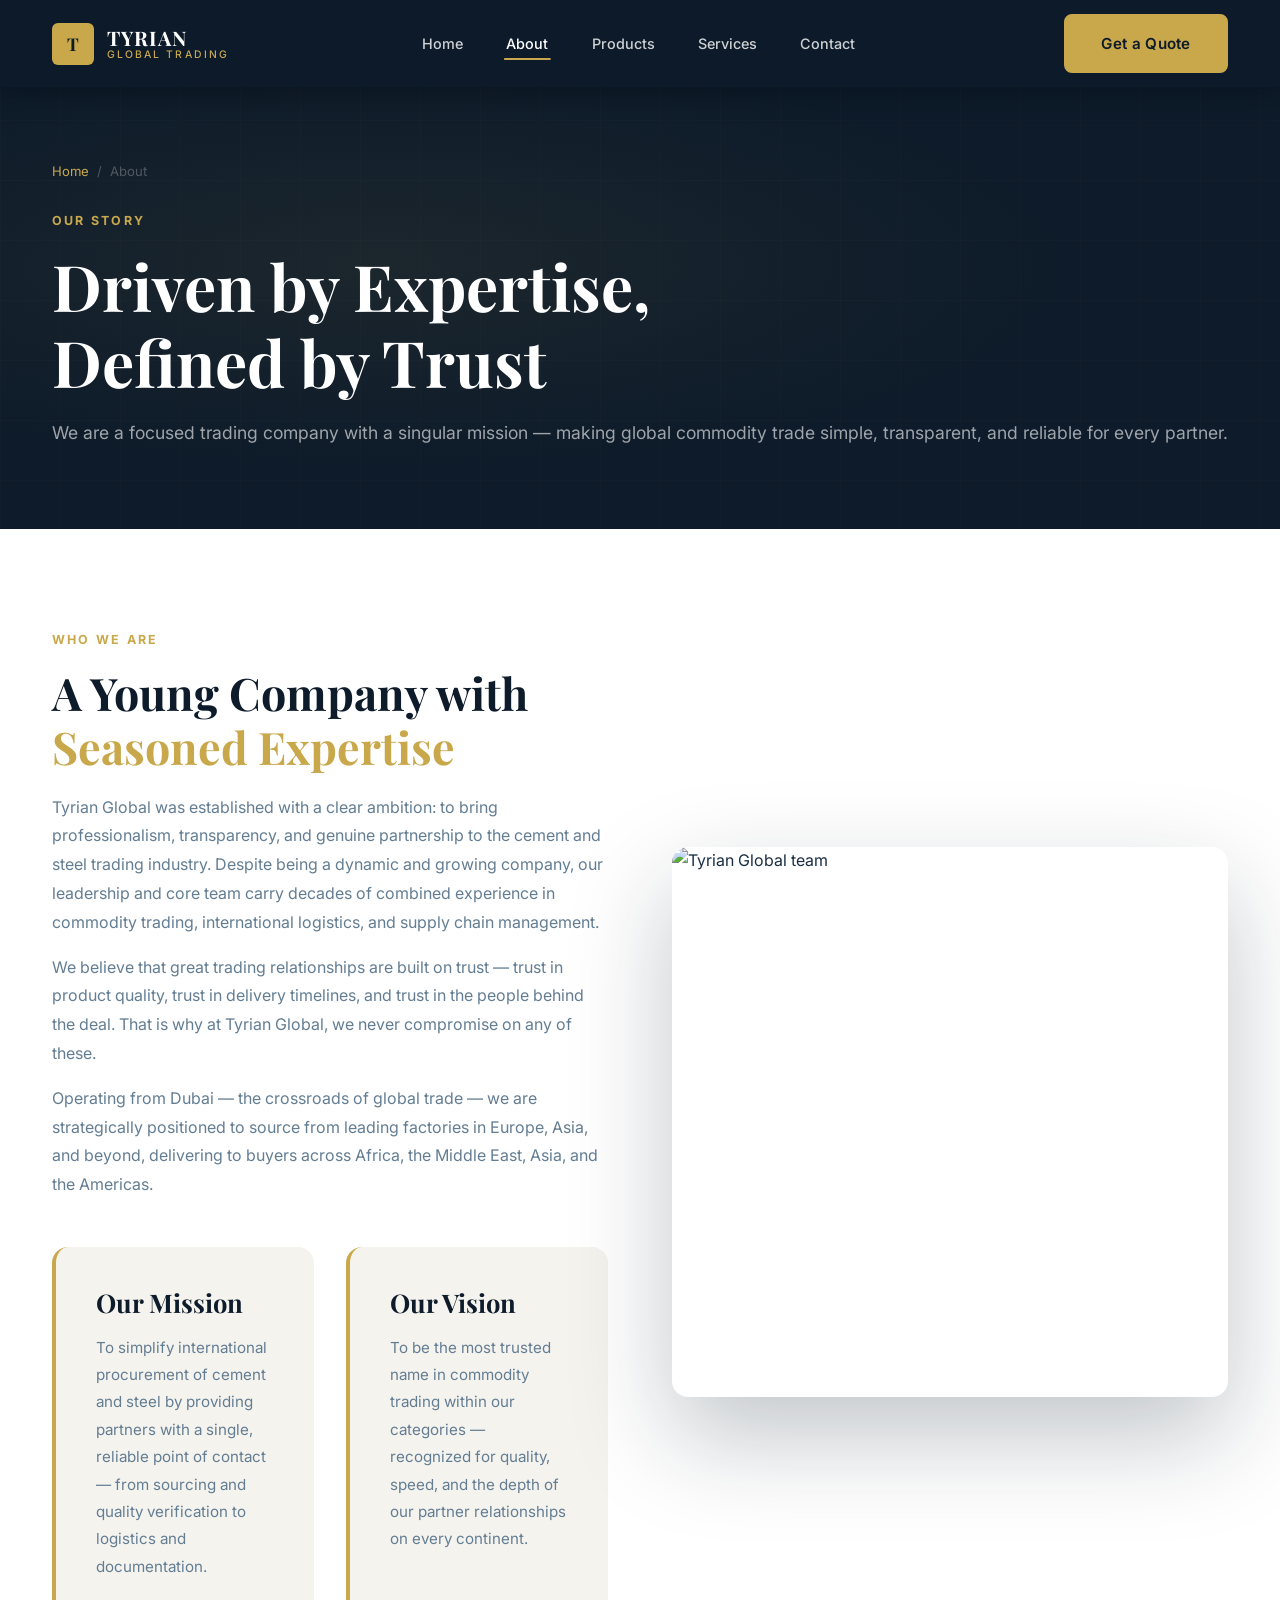
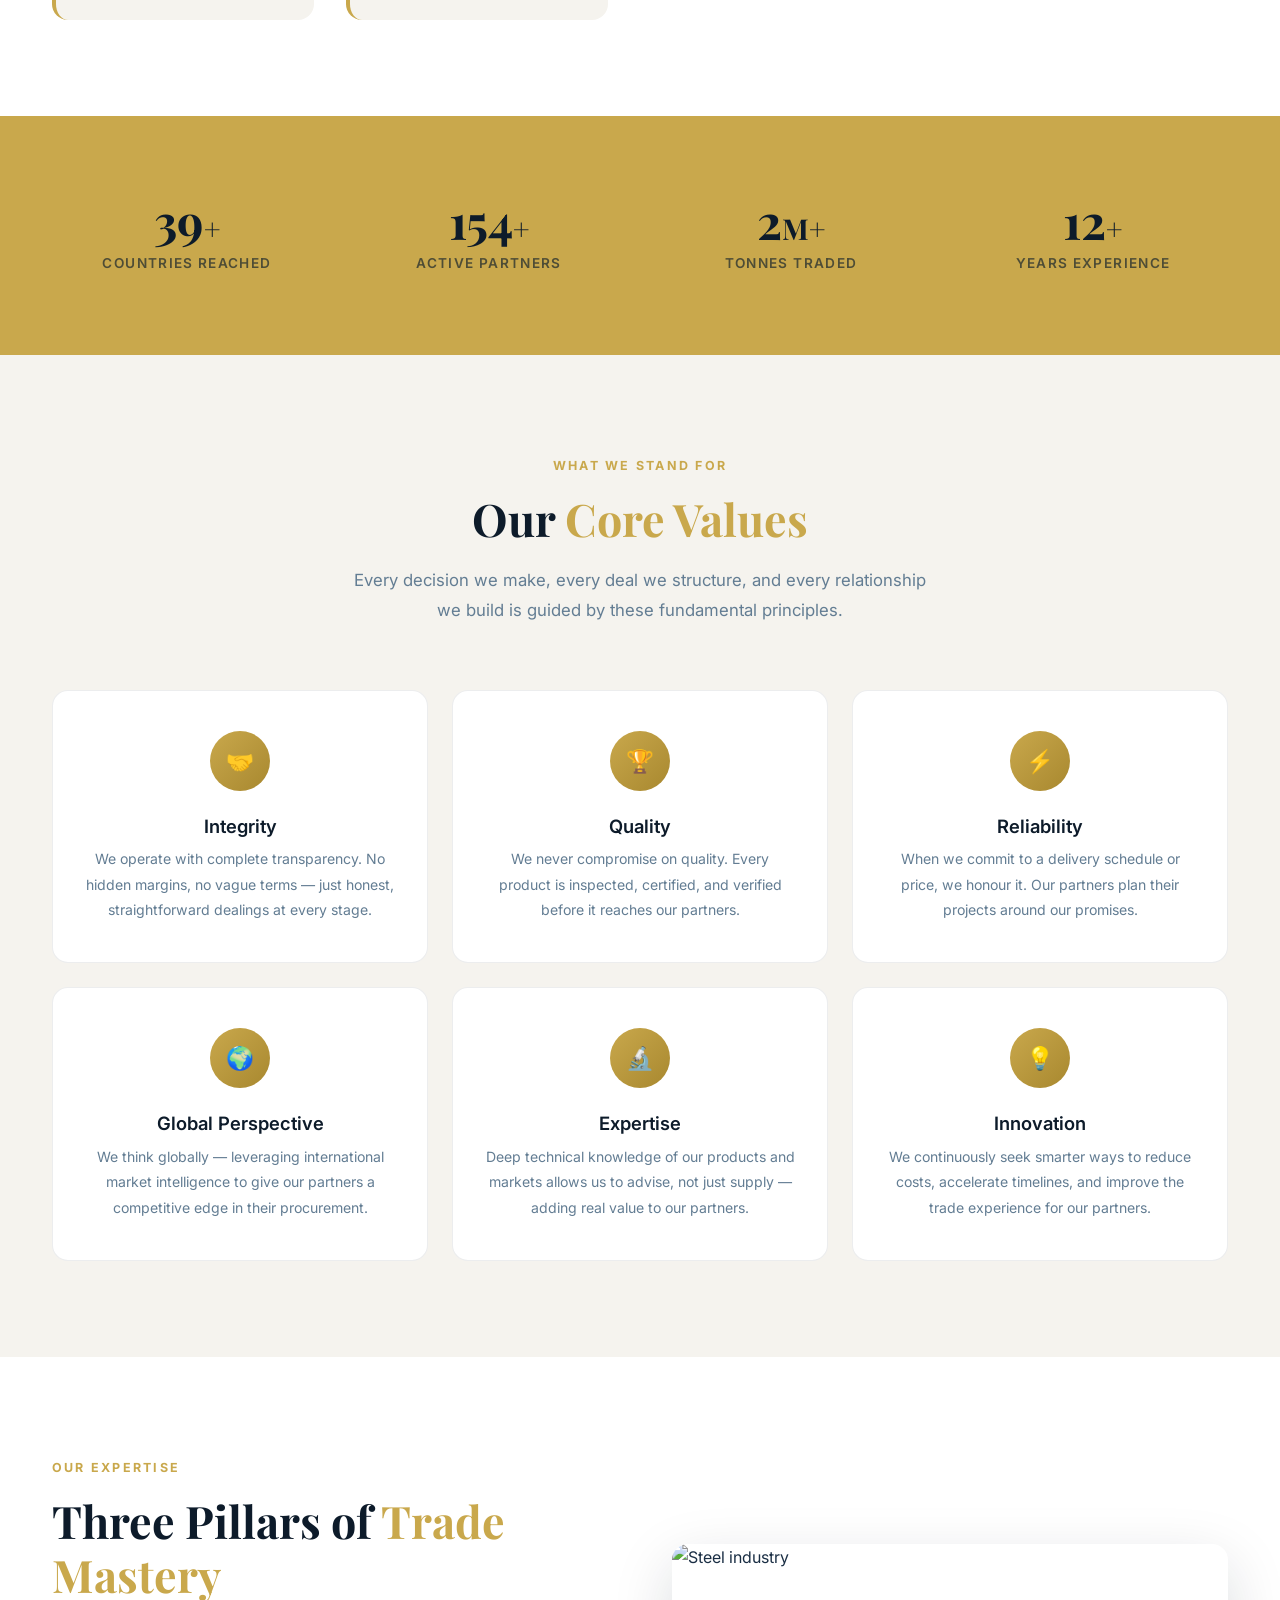
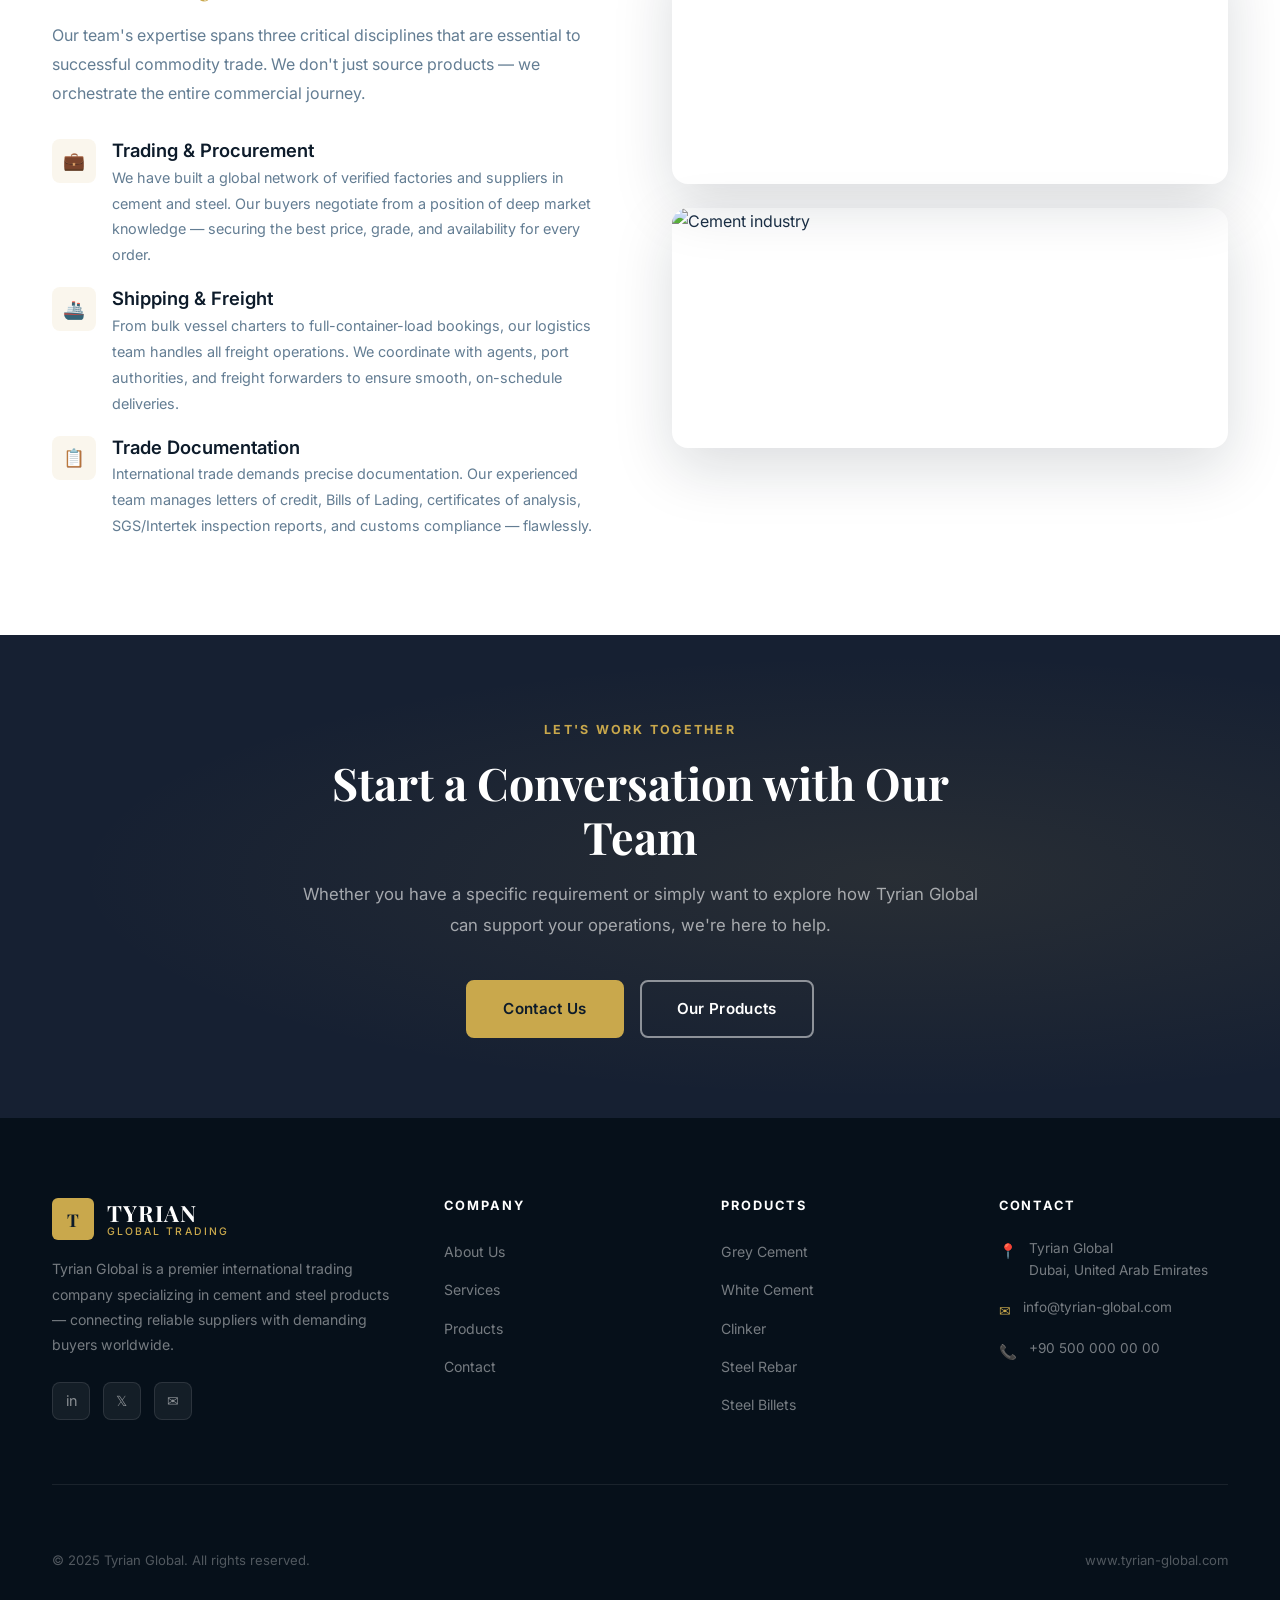
==== tyrian-website/about.html @ e393d83f "Add Tyrian Global corporate website (tyrian-global.com) Complete static website for Tyrian Global — " ====
<!DOCTYPE html>
<html lang="en">
<head>
  <meta charset="UTF-8" />
  <meta name="viewport" content="width=device-width, initial-scale=1.0" />
  <title>About Us | Tyrian Global</title>
  <meta name="description" content="Learn about Tyrian Global — our story, mission, values, and the team behind one of the most trusted names in cement and steel trading." />
  <link rel="preconnect" href="https://fonts.googleapis.com" />
  <link rel="preconnect" href="https://fonts.gstatic.com" crossorigin />
  <link href="https://fonts.googleapis.com/css2?family=Playfair+Display:wght@700;800&family=Inter:wght@400;500;600;700&display=swap" rel="stylesheet" />
  <link rel="stylesheet" href="css/style.css" />
  <link rel="icon" href="data:image/svg+xml,<svg xmlns='http://www.w3.org/2000/svg' viewBox='0 0 100 100'><rect width='100' height='100' rx='14' fill='%23c9a84c'/><text y='72' font-size='64' font-family='serif' font-weight='700' fill='%230d1b2a' text-anchor='middle' x='50'>T</text></svg>" />
</head>
<body>

  <!-- ===== NAVBAR ===== -->
  <nav class="navbar scrolled" id="navbar">
    <div class="container">
      <div class="nav-inner">
        <a href="index.html" class="nav-logo">
          <div class="logo-icon">T</div>
          <div class="logo-text">
            <span class="logo-name">TYRIAN</span>
            <span class="logo-sub">Global Trading</span>
          </div>
        </a>
        <ul class="nav-menu" id="navMenu">
          <li><a href="index.html">Home</a></li>
          <li><a href="about.html" class="active">About</a></li>
          <li><a href="products.html">Products</a></li>
          <li><a href="services.html">Services</a></li>
          <li><a href="contact.html">Contact</a></li>
        </ul>
        <a href="contact.html" class="btn btn-primary nav-cta">Get a Quote</a>
        <button class="nav-toggle" id="navToggle" aria-label="Menu">
          <span></span><span></span><span></span>
        </button>
      </div>
    </div>
  </nav>

  <!-- ===== PAGE HERO ===== -->
  <div class="page-hero">
    <div class="container">
      <div class="page-hero-content">
        <div class="breadcrumb">
          <a href="index.html">Home</a>
          <span>/</span>
          <span>About</span>
        </div>
        <span class="section-label">Our Story</span>
        <h1>Driven by Expertise,<br />Defined by Trust</h1>
        <p>We are a focused trading company with a singular mission — making global commodity trade simple, transparent, and reliable for every partner.</p>
      </div>
    </div>
  </div>

  <!-- ===== COMPANY OVERVIEW ===== -->
  <section style="background: var(--white);">
    <div class="container">
      <div class="grid-2">
        <div class="fade-in">
          <span class="section-label">Who We Are</span>
          <h2 class="section-title">A Young Company with <span>Seasoned Expertise</span></h2>
          <p>Tyrian Global was established with a clear ambition: to bring professionalism, transparency, and genuine partnership to the cement and steel trading industry. Despite being a dynamic and growing company, our leadership and core team carry decades of combined experience in commodity trading, international logistics, and supply chain management.</p>
          <p style="margin-top:1rem;">We believe that great trading relationships are built on trust — trust in product quality, trust in delivery timelines, and trust in the people behind the deal. That is why at Tyrian Global, we never compromise on any of these.</p>
          <p style="margin-top:1rem;">Operating from Dubai — the crossroads of global trade — we are strategically positioned to source from leading factories in Europe, Asia, and beyond, delivering to buyers across Africa, the Middle East, Asia, and the Americas.</p>
          <div class="mission-vision">
            <div class="mv-card">
              <h3>Our Mission</h3>
              <p>To simplify international procurement of cement and steel by providing partners with a single, reliable point of contact — from sourcing and quality verification to logistics and documentation.</p>
            </div>
            <div class="mv-card">
              <h3>Our Vision</h3>
              <p>To be the most trusted name in commodity trading within our categories — recognized for quality, speed, and the depth of our partner relationships on every continent.</p>
            </div>
          </div>
        </div>
        <div class="fade-in fade-in-delay-1">
          <div class="about-img-main" style="border-radius:16px; overflow:hidden; box-shadow: var(--shadow-lg);">
            <img src="https://images.unsplash.com/photo-1521791136064-7986c2920216?w=800&q=80" alt="Tyrian Global team" loading="lazy" style="width:100%;height:550px;object-fit:cover;" />
          </div>
        </div>
      </div>
    </div>
  </section>

  <!-- ===== STATS ===== -->
  <div class="stats-section">
    <div class="container">
      <div class="stats-grid">
        <div class="stat-item">
          <div class="stat-num"><span class="counter" data-target="50">0</span><span class="stat-suffix">+</span></div>
          <div class="stat-label">Countries Reached</div>
        </div>
        <div class="stat-item">
          <div class="stat-num"><span class="counter" data-target="200">0</span><span class="stat-suffix">+</span></div>
          <div class="stat-label">Active Partners</div>
        </div>
        <div class="stat-item">
          <div class="stat-num"><span class="counter" data-target="2">0</span><span class="stat-suffix">M+</span></div>
          <div class="stat-label">Tonnes Traded</div>
        </div>
        <div class="stat-item">
          <div class="stat-num"><span class="counter" data-target="15">0</span><span class="stat-suffix">+</span></div>
          <div class="stat-label">Years Experience</div>
        </div>
      </div>
    </div>
  </div>

  <!-- ===== CORE VALUES ===== -->
  <section style="background: var(--light);">
    <div class="container">
      <div class="products-header fade-in">
        <span class="section-label">What We Stand For</span>
        <h2 class="section-title">Our <span>Core Values</span></h2>
        <p class="section-desc">Every decision we make, every deal we structure, and every relationship we build is guided by these fundamental principles.</p>
      </div>
      <div class="values-grid">
        <div class="value-card fade-in">
          <div class="value-icon">🤝</div>
          <h4>Integrity</h4>
          <p>We operate with complete transparency. No hidden margins, no vague terms — just honest, straightforward dealings at every stage.</p>
        </div>
        <div class="value-card fade-in fade-in-delay-1">
          <div class="value-icon">🏆</div>
          <h4>Quality</h4>
          <p>We never compromise on quality. Every product is inspected, certified, and verified before it reaches our partners.</p>
        </div>
        <div class="value-card fade-in fade-in-delay-2">
          <div class="value-icon">⚡</div>
          <h4>Reliability</h4>
          <p>When we commit to a delivery schedule or price, we honour it. Our partners plan their projects around our promises.</p>
        </div>
        <div class="value-card fade-in">
          <div class="value-icon">🌍</div>
          <h4>Global Perspective</h4>
          <p>We think globally — leveraging international market intelligence to give our partners a competitive edge in their procurement.</p>
        </div>
        <div class="value-card fade-in fade-in-delay-1">
          <div class="value-icon">🔬</div>
          <h4>Expertise</h4>
          <p>Deep technical knowledge of our products and markets allows us to advise, not just supply — adding real value to our partners.</p>
        </div>
        <div class="value-card fade-in fade-in-delay-2">
          <div class="value-icon">💡</div>
          <h4>Innovation</h4>
          <p>We continuously seek smarter ways to reduce costs, accelerate timelines, and improve the trade experience for our partners.</p>
        </div>
      </div>
    </div>
  </section>

  <!-- ===== EXPERTISE AREAS ===== -->
  <section style="background: var(--white);">
    <div class="container">
      <div class="grid-2">
        <div class="fade-in">
          <span class="section-label">Our Expertise</span>
          <h2 class="section-title">Three Pillars of <span>Trade Mastery</span></h2>
          <p>Our team's expertise spans three critical disciplines that are essential to successful commodity trade. We don't just source products — we orchestrate the entire commercial journey.</p>
          <div class="about-features" style="margin-top:2rem;">
            <div class="about-feature">
              <div class="about-feature-icon">💼</div>
              <div>
                <h4>Trading &amp; Procurement</h4>
                <p>We have built a global network of verified factories and suppliers in cement and steel. Our buyers negotiate from a position of deep market knowledge — securing the best price, grade, and availability for every order.</p>
              </div>
            </div>
            <div class="about-feature">
              <div class="about-feature-icon">🚢</div>
              <div>
                <h4>Shipping &amp; Freight</h4>
                <p>From bulk vessel charters to full-container-load bookings, our logistics team handles all freight operations. We coordinate with agents, port authorities, and freight forwarders to ensure smooth, on-schedule deliveries.</p>
              </div>
            </div>
            <div class="about-feature">
              <div class="about-feature-icon">📋</div>
              <div>
                <h4>Trade Documentation</h4>
                <p>International trade demands precise documentation. Our experienced team manages letters of credit, Bills of Lading, certificates of analysis, SGS/Intertek inspection reports, and customs compliance — flawlessly.</p>
              </div>
            </div>
          </div>
        </div>
        <div class="fade-in fade-in-delay-1" style="display:flex;flex-direction:column;gap:1.5rem;justify-content:center;">
          <div style="border-radius:16px;overflow:hidden;box-shadow:var(--shadow);">
            <img src="https://images.unsplash.com/photo-1578575437130-527eed3abbec?w=700&q=80" alt="Steel industry" loading="lazy" style="width:100%;height:240px;object-fit:cover;" />
          </div>
          <div style="border-radius:16px;overflow:hidden;box-shadow:var(--shadow);">
            <img src="https://images.unsplash.com/photo-1590856029826-c7a73142bbf1?w=700&q=80" alt="Cement industry" loading="lazy" style="width:100%;height:240px;object-fit:cover;" />
          </div>
        </div>
      </div>
    </div>
  </section>

  <!-- ===== CTA ===== -->
  <section class="cta-section">
    <div class="container">
      <div class="cta-inner fade-in">
        <span class="section-label">Let's Work Together</span>
        <h2>Start a Conversation with Our Team</h2>
        <p>Whether you have a specific requirement or simply want to explore how Tyrian Global can support your operations, we're here to help.</p>
        <div class="cta-actions">
          <a href="contact.html" class="btn btn-primary">Contact Us</a>
          <a href="products.html" class="btn btn-outline">Our Products</a>
        </div>
      </div>
    </div>
  </section>

  <!-- ===== FOOTER ===== -->
  <footer>
    <div class="container">
      <div class="footer-top">
        <div class="footer-brand">
          <div class="nav-logo">
            <div class="logo-icon">T</div>
            <div class="logo-text">
              <span class="logo-name">TYRIAN</span>
              <span class="logo-sub">Global Trading</span>
            </div>
          </div>
          <p>Tyrian Global is a premier international trading company specializing in cement and steel products — connecting reliable suppliers with demanding buyers worldwide.</p>
          <div class="footer-socials">
            <a href="#" class="social-link" aria-label="LinkedIn">in</a>
            <a href="#" class="social-link" aria-label="Twitter">𝕏</a>
            <a href="#" class="social-link" aria-label="Email">✉</a>
          </div>
        </div>
        <div class="footer-col">
          <h5>Company</h5>
          <ul>
            <li><a href="about.html">About Us</a></li>
            <li><a href="services.html">Services</a></li>
            <li><a href="products.html">Products</a></li>
            <li><a href="contact.html">Contact</a></li>
          </ul>
        </div>
        <div class="footer-col">
          <h5>Products</h5>
          <ul>
            <li><a href="products.html#cement">Grey Cement</a></li>
            <li><a href="products.html#cement">White Cement</a></li>
            <li><a href="products.html#cement">Clinker</a></li>
            <li><a href="products.html#steel">Steel Rebar</a></li>
            <li><a href="products.html#steel">Steel Billets</a></li>
          </ul>
        </div>
        <div class="footer-col">
          <h5>Contact</h5>
          <div class="footer-contact-item">
            <span class="icon">📍</span>
            <span>Tyrian Global<br/>Dubai, United Arab Emirates</span>
          </div>
          <div class="footer-contact-item">
            <span class="icon">✉</span>
            <span><a href="mailto:info@tyrian-global.com">info@tyrian-global.com</a></span>
          </div>
          <div class="footer-contact-item">
            <span class="icon">📞</span>
            <span><a href="tel:+905000000000">+90 500 000 00 00</a></span>
          </div>
        </div>
      </div>
      <div class="footer-bottom">
        <span>© 2025 Tyrian Global. All rights reserved.</span>
        <span>www.tyrian-global.com</span>
      </div>
    </div>
  </footer>

  <script src="js/main.js"></script>
</body>
</html>
---- tyrian-website/css/style.css ----
/* ============================================
   TYRIAN GLOBAL - Main Stylesheet
   www.tyrian-global.com
   ============================================ */

/* ---------- CSS Variables ---------- */
:root {
  --primary:     #0d1b2a;
  --primary-mid: #162032;
  --secondary:   #1a2e44;
  --accent:      #c9a84c;
  --accent-light:#e0c46e;
  --accent-dark: #a8882f;
  --white:       #ffffff;
  --light:       #f5f3ee;
  --gray:        #9aabb8;
  --dark-gray:   #3d5166;
  --text:        #1a2e44;
  --text-light:  #637d93;
  --border:      rgba(201,168,76,0.2);
  --shadow:      0 20px 60px rgba(13,27,42,0.15);
  --shadow-lg:   0 40px 100px rgba(13,27,42,0.25);
  --transition:  0.35s cubic-bezier(0.4,0,0.2,1);
  --radius:      8px;
  --radius-lg:   16px;
}

/* ---------- Reset & Base ---------- */
*, *::before, *::after { box-sizing: border-box; margin: 0; padding: 0; }

html { scroll-behavior: smooth; font-size: 16px; }

body {
  font-family: 'Inter', sans-serif;
  color: var(--text);
  background: var(--white);
  line-height: 1.7;
  overflow-x: hidden;
}

img { max-width: 100%; display: block; }
a  { text-decoration: none; color: inherit; }
ul { list-style: none; }

/* ---------- Typography ---------- */
h1,h2,h3,h4,h5 { font-family: 'Playfair Display', serif; font-weight: 700; line-height: 1.2; }
h1 { font-size: clamp(2.4rem, 5vw, 4rem); }
h2 { font-size: clamp(1.9rem, 3.5vw, 2.8rem); }
h3 { font-size: clamp(1.3rem, 2vw, 1.6rem); }
h4 { font-size: 1.15rem; font-family: 'Inter', sans-serif; font-weight: 600; }

p { color: var(--text-light); line-height: 1.8; }

.section-label {
  display: inline-block;
  font-size: 0.78rem;
  font-weight: 700;
  letter-spacing: 0.18em;
  text-transform: uppercase;
  color: var(--accent);
  margin-bottom: 1rem;
}

.section-title {
  color: var(--primary);
  margin-bottom: 1.2rem;
}

.section-title span { color: var(--accent); }

.section-desc {
  font-size: 1.05rem;
  max-width: 600px;
  color: var(--text-light);
}

/* ---------- Layout ---------- */
.container {
  max-width: 1240px;
  margin: 0 auto;
  padding: 0 2rem;
}

section { padding: 6rem 0; }

.grid-2 { display: grid; grid-template-columns: 1fr 1fr; gap: 4rem; align-items: center; }
.grid-3 { display: grid; grid-template-columns: repeat(3, 1fr); gap: 2rem; }
.grid-4 { display: grid; grid-template-columns: repeat(4, 1fr); gap: 2rem; }

/* ---------- Buttons ---------- */
.btn {
  display: inline-flex;
  align-items: center;
  gap: 0.6rem;
  padding: 0.9rem 2.2rem;
  border-radius: var(--radius);
  font-weight: 600;
  font-size: 0.95rem;
  letter-spacing: 0.02em;
  transition: all var(--transition);
  cursor: pointer;
  border: 2px solid transparent;
  font-family: 'Inter', sans-serif;
}

.btn-primary {
  background: var(--accent);
  color: var(--primary);
  border-color: var(--accent);
}
.btn-primary:hover {
  background: var(--accent-light);
  border-color: var(--accent-light);
  transform: translateY(-2px);
  box-shadow: 0 8px 25px rgba(201,168,76,0.35);
}

.btn-outline {
  background: transparent;
  color: var(--white);
  border-color: rgba(255,255,255,0.5);
}
.btn-outline:hover {
  border-color: var(--accent);
  color: var(--accent);
  transform: translateY(-2px);
}

.btn-dark {
  background: var(--primary);
  color: var(--white);
  border-color: var(--primary);
}
.btn-dark:hover {
  background: var(--secondary);
  transform: translateY(-2px);
  box-shadow: var(--shadow);
}

/* ============================================
   NAVIGATION
   ============================================ */
.navbar {
  position: fixed;
  top: 0; left: 0; right: 0;
  z-index: 1000;
  padding: 1.4rem 0;
  transition: all var(--transition);
}

.navbar.scrolled {
  background: rgba(13,27,42,0.97);
  backdrop-filter: blur(20px);
  padding: 0.9rem 0;
  box-shadow: 0 4px 30px rgba(0,0,0,0.3);
}

.nav-inner {
  display: flex;
  align-items: center;
  justify-content: space-between;
}

/* Logo */
.nav-logo {
  display: flex;
  align-items: center;
  gap: 0.8rem;
}
.logo-icon {
  width: 42px; height: 42px;
  background: var(--accent);
  border-radius: 6px;
  display: flex; align-items: center; justify-content: center;
  font-family: 'Playfair Display', serif;
  font-weight: 700;
  font-size: 1.1rem;
  color: var(--primary);
  letter-spacing: -0.02em;
}
.logo-text { display: flex; flex-direction: column; line-height: 1.1; }
.logo-name {
  font-family: 'Playfair Display', serif;
  font-size: 1.25rem;
  font-weight: 700;
  color: var(--white);
  letter-spacing: 0.05em;
}
.logo-sub {
  font-size: 0.65rem;
  letter-spacing: 0.2em;
  color: var(--accent);
  text-transform: uppercase;
  font-weight: 500;
}

/* Nav Menu */
.nav-menu {
  display: flex;
  align-items: center;
  gap: 0.5rem;
}
.nav-menu a {
  padding: 0.5rem 1.1rem;
  font-size: 0.9rem;
  font-weight: 500;
  color: rgba(255,255,255,0.8);
  border-radius: var(--radius);
  transition: all var(--transition);
  position: relative;
}
.nav-menu a::after {
  content: '';
  position: absolute;
  bottom: 0; left: 50%; transform: translateX(-50%);
  width: 0; height: 2px;
  background: var(--accent);
  transition: width var(--transition);
  border-radius: 2px;
}
.nav-menu a:hover { color: var(--white); }
.nav-menu a:hover::after,
.nav-menu a.active::after { width: 60%; }
.nav-menu a.active { color: var(--white); }

.nav-cta { margin-left: 1rem; }

/* Hamburger */
.nav-toggle {
  display: none;
  flex-direction: column;
  gap: 5px;
  cursor: pointer;
  padding: 6px;
}
.nav-toggle span {
  display: block;
  width: 24px; height: 2px;
  background: var(--white);
  border-radius: 2px;
  transition: all var(--transition);
}

/* ============================================
   HERO
   ============================================ */
.hero {
  min-height: 100vh;
  background: var(--primary);
  display: flex;
  align-items: center;
  position: relative;
  overflow: hidden;
}

.hero-bg {
  position: absolute;
  inset: 0;
  background:
    linear-gradient(135deg, rgba(13,27,42,0.92) 0%, rgba(22,46,68,0.85) 50%, rgba(13,27,42,0.95) 100%),
    url('https://images.unsplash.com/photo-1504307651254-35680f356dfd?w=1600&q=80') center/cover no-repeat;
}

.hero-pattern {
  position: absolute;
  inset: 0;
  background-image:
    radial-gradient(circle at 20% 50%, rgba(201,168,76,0.08) 0%, transparent 50%),
    radial-gradient(circle at 80% 20%, rgba(201,168,76,0.06) 0%, transparent 40%),
    linear-gradient(rgba(201,168,76,0.03) 1px, transparent 1px),
    linear-gradient(90deg, rgba(201,168,76,0.03) 1px, transparent 1px);
  background-size: auto, auto, 60px 60px, 60px 60px;
}

.hero-content {
  position: relative;
  z-index: 2;
  max-width: 750px;
}

.hero-badge {
  display: inline-flex;
  align-items: center;
  gap: 0.6rem;
  background: rgba(201,168,76,0.12);
  border: 1px solid rgba(201,168,76,0.3);
  border-radius: 50px;
  padding: 0.45rem 1.2rem;
  font-size: 0.78rem;
  font-weight: 600;
  letter-spacing: 0.15em;
  text-transform: uppercase;
  color: var(--accent);
  margin-bottom: 2rem;
}
.hero-badge::before {
  content: '';
  width: 6px; height: 6px;
  background: var(--accent);
  border-radius: 50%;
  animation: pulse 2s infinite;
}

@keyframes pulse {
  0%,100% { opacity: 1; transform: scale(1); }
  50% { opacity: 0.5; transform: scale(1.4); }
}

.hero h1 {
  color: var(--white);
  margin-bottom: 1.5rem;
}
.hero h1 em {
  font-style: normal;
  color: var(--accent);
}

.hero-desc {
  font-size: 1.15rem;
  color: rgba(255,255,255,0.7);
  margin-bottom: 2.5rem;
  max-width: 580px;
  line-height: 1.8;
}

.hero-actions { display: flex; gap: 1rem; flex-wrap: wrap; margin-bottom: 4rem; }

.hero-stats {
  display: flex;
  gap: 3rem;
  border-top: 1px solid rgba(255,255,255,0.1);
  padding-top: 2.5rem;
}
.hero-stat-num {
  font-family: 'Playfair Display', serif;
  font-size: 2rem;
  font-weight: 700;
  color: var(--accent);
  line-height: 1;
}
.hero-stat-label {
  font-size: 0.8rem;
  color: rgba(255,255,255,0.5);
  margin-top: 0.3rem;
  text-transform: uppercase;
  letter-spacing: 0.08em;
}

.hero-scroll {
  position: absolute;
  bottom: 2.5rem;
  left: 50%;
  transform: translateX(-50%);
  display: flex;
  flex-direction: column;
  align-items: center;
  gap: 0.5rem;
  color: rgba(255,255,255,0.4);
  font-size: 0.75rem;
  letter-spacing: 0.1em;
  text-transform: uppercase;
  z-index: 2;
}
.scroll-line {
  width: 1px;
  height: 50px;
  background: linear-gradient(to bottom, var(--accent), transparent);
  animation: scrollLine 1.5s ease-in-out infinite;
}
@keyframes scrollLine {
  0% { transform: scaleY(0); transform-origin: top; }
  50% { transform: scaleY(1); transform-origin: top; }
  51% { transform: scaleY(1); transform-origin: bottom; }
  100% { transform: scaleY(0); transform-origin: bottom; }
}

/* ============================================
   ABOUT SECTION (Homepage)
   ============================================ */
.about-home { background: var(--white); }

.about-img-wrap {
  position: relative;
}
.about-img-main {
  border-radius: var(--radius-lg);
  overflow: hidden;
  box-shadow: var(--shadow-lg);
}
.about-img-main img {
  width: 100%;
  height: 500px;
  object-fit: cover;
}
.about-img-badge {
  position: absolute;
  bottom: -1.5rem;
  right: -1.5rem;
  background: var(--accent);
  color: var(--primary);
  border-radius: var(--radius-lg);
  padding: 1.5rem 2rem;
  box-shadow: var(--shadow);
  text-align: center;
}
.about-img-badge .num {
  font-family: 'Playfair Display', serif;
  font-size: 2.5rem;
  font-weight: 700;
  line-height: 1;
  color: var(--primary);
}
.about-img-badge .lbl {
  font-size: 0.75rem;
  font-weight: 600;
  text-transform: uppercase;
  letter-spacing: 0.1em;
  color: rgba(13,27,42,0.75);
  margin-top: 0.3rem;
}

.about-features { display: flex; flex-direction: column; gap: 1.2rem; margin-top: 2rem; }
.about-feature {
  display: flex;
  gap: 1rem;
  align-items: flex-start;
}
.about-feature-icon {
  width: 44px; height: 44px; flex-shrink: 0;
  background: rgba(201,168,76,0.1);
  border-radius: var(--radius);
  display: flex; align-items: center; justify-content: center;
  color: var(--accent);
  font-size: 1.1rem;
}
.about-feature h4 { margin-bottom: 0.2rem; color: var(--primary); }
.about-feature p { font-size: 0.9rem; }

/* ============================================
   PRODUCTS SECTION
   ============================================ */
.products-section { background: var(--light); }

.products-header {
  text-align: center;
  margin-bottom: 4rem;
}
.products-header .section-desc { margin: 0 auto; }

.product-card {
  background: var(--white);
  border-radius: var(--radius-lg);
  overflow: hidden;
  box-shadow: 0 4px 20px rgba(13,27,42,0.07);
  transition: all var(--transition);
  border: 1px solid rgba(13,27,42,0.05);
}
.product-card:hover {
  transform: translateY(-8px);
  box-shadow: var(--shadow);
  border-color: rgba(201,168,76,0.2);
}

.product-img {
  height: 200px;
  overflow: hidden;
  position: relative;
}
.product-img img {
  width: 100%;
  height: 100%;
  object-fit: cover;
  transition: transform 0.6s ease;
}
.product-card:hover .product-img img { transform: scale(1.07); }

.product-category {
  position: absolute;
  top: 1rem; left: 1rem;
  background: rgba(13,27,42,0.75);
  backdrop-filter: blur(8px);
  color: var(--accent);
  font-size: 0.7rem;
  font-weight: 700;
  letter-spacing: 0.12em;
  text-transform: uppercase;
  padding: 0.3rem 0.8rem;
  border-radius: 50px;
  border: 1px solid rgba(201,168,76,0.2);
}

.product-body { padding: 1.5rem; }
.product-body h3 { font-size: 1.15rem; color: var(--primary); margin-bottom: 0.6rem; }
.product-body p { font-size: 0.88rem; line-height: 1.7; margin-bottom: 1.2rem; }

.product-specs { display: flex; flex-wrap: wrap; gap: 0.4rem; }
.spec-tag {
  background: rgba(201,168,76,0.08);
  border: 1px solid rgba(201,168,76,0.2);
  color: var(--accent-dark);
  font-size: 0.72rem;
  font-weight: 600;
  padding: 0.25rem 0.7rem;
  border-radius: 50px;
}

/* Products Grid */
.products-grid {
  display: grid;
  grid-template-columns: repeat(3, 1fr);
  gap: 1.8rem;
}

.products-cta { text-align: center; margin-top: 3rem; }

/* ============================================
   SERVICES SECTION
   ============================================ */
.services-section { background: var(--primary); }
.services-section .section-title { color: var(--white); }
.services-section .section-desc { color: rgba(255,255,255,0.6); }

.services-header { margin-bottom: 4rem; }

.service-card {
  background: rgba(255,255,255,0.04);
  border: 1px solid rgba(255,255,255,0.08);
  border-radius: var(--radius-lg);
  padding: 2.2rem;
  transition: all var(--transition);
  position: relative;
  overflow: hidden;
}
.service-card::before {
  content: '';
  position: absolute;
  top: 0; left: 0; right: 0;
  height: 3px;
  background: var(--accent);
  transform: scaleX(0);
  transition: transform var(--transition);
}
.service-card:hover {
  background: rgba(255,255,255,0.07);
  border-color: rgba(201,168,76,0.2);
  transform: translateY(-4px);
}
.service-card:hover::before { transform: scaleX(1); }

.service-icon {
  width: 56px; height: 56px;
  background: rgba(201,168,76,0.12);
  border-radius: var(--radius);
  display: flex; align-items: center; justify-content: center;
  font-size: 1.5rem;
  margin-bottom: 1.5rem;
  border: 1px solid rgba(201,168,76,0.2);
}

.service-card h3 { color: var(--white); margin-bottom: 0.8rem; font-size: 1.2rem; }
.service-card p { color: rgba(255,255,255,0.55); font-size: 0.9rem; }

/* ============================================
   STATS / WHY US
   ============================================ */
.stats-section {
  background: var(--accent);
  padding: 4rem 0;
}

.stats-grid {
  display: grid;
  grid-template-columns: repeat(4, 1fr);
  gap: 2rem;
  text-align: center;
}
.stat-item { padding: 1rem; }
.stat-num {
  font-family: 'Playfair Display', serif;
  font-size: 3rem;
  font-weight: 700;
  color: var(--primary);
  line-height: 1;
}
.stat-suffix { font-size: 1.8rem; }
.stat-label {
  font-size: 0.85rem;
  font-weight: 600;
  color: rgba(13,27,42,0.65);
  text-transform: uppercase;
  letter-spacing: 0.1em;
  margin-top: 0.5rem;
}

/* ============================================
   WHY US
   ============================================ */
.why-section { background: var(--white); }
.why-grid { display: grid; grid-template-columns: repeat(2, 1fr); gap: 1.5rem; }

.why-card {
  display: flex;
  gap: 1.2rem;
  padding: 1.8rem;
  border: 1px solid rgba(13,27,42,0.08);
  border-radius: var(--radius-lg);
  transition: all var(--transition);
}
.why-card:hover {
  border-color: rgba(201,168,76,0.3);
  box-shadow: 0 8px 30px rgba(13,27,42,0.08);
}
.why-icon {
  width: 48px; height: 48px; flex-shrink: 0;
  background: linear-gradient(135deg, var(--accent), var(--accent-dark));
  border-radius: var(--radius);
  display: flex; align-items: center; justify-content: center;
  font-size: 1.2rem;
  color: var(--primary);
}
.why-card h4 { color: var(--primary); margin-bottom: 0.4rem; }
.why-card p { font-size: 0.88rem; }

/* ============================================
   CTA SECTION
   ============================================ */
.cta-section {
  background: var(--primary-mid);
  position: relative;
  overflow: hidden;
  padding: 5rem 0;
}
.cta-section::before {
  content: '';
  position: absolute;
  inset: 0;
  background: radial-gradient(ellipse at 70% 50%, rgba(201,168,76,0.1) 0%, transparent 65%);
}
.cta-inner {
  position: relative;
  text-align: center;
  max-width: 700px;
  margin: 0 auto;
}
.cta-inner h2 { color: var(--white); margin-bottom: 1rem; }
.cta-inner p { color: rgba(255,255,255,0.6); margin-bottom: 2.5rem; font-size: 1.05rem; }
.cta-actions { display: flex; justify-content: center; gap: 1rem; flex-wrap: wrap; }

/* ============================================
   FOOTER
   ============================================ */
footer {
  background: #06101a;
  color: rgba(255,255,255,0.6);
  padding: 5rem 0 2rem;
}

.footer-top {
  display: grid;
  grid-template-columns: 1.5fr 1fr 1fr 1fr;
  gap: 3rem;
  margin-bottom: 4rem;
  padding-bottom: 4rem;
  border-bottom: 1px solid rgba(255,255,255,0.08);
}

.footer-brand .logo-name { font-size: 1.4rem; }
.footer-brand p {
  margin-top: 1rem;
  font-size: 0.88rem;
  color: rgba(255,255,255,0.45);
  line-height: 1.8;
}

.footer-socials {
  display: flex;
  gap: 0.8rem;
  margin-top: 1.5rem;
}
.social-link {
  width: 38px; height: 38px;
  border-radius: var(--radius);
  background: rgba(255,255,255,0.06);
  border: 1px solid rgba(255,255,255,0.1);
  display: flex; align-items: center; justify-content: center;
  font-size: 0.9rem;
  color: rgba(255,255,255,0.5);
  transition: all var(--transition);
}
.social-link:hover {
  background: var(--accent);
  border-color: var(--accent);
  color: var(--primary);
}

.footer-col h5 {
  font-family: 'Inter', sans-serif;
  font-size: 0.8rem;
  font-weight: 700;
  letter-spacing: 0.15em;
  text-transform: uppercase;
  color: var(--white);
  margin-bottom: 1.5rem;
}
.footer-col ul { display: flex; flex-direction: column; gap: 0.7rem; }
.footer-col ul li a {
  font-size: 0.88rem;
  color: rgba(255,255,255,0.45);
  transition: color var(--transition);
}
.footer-col ul li a:hover { color: var(--accent); }

.footer-contact-item {
  display: flex;
  gap: 0.8rem;
  margin-bottom: 1rem;
  align-items: flex-start;
}
.footer-contact-item .icon {
  color: var(--accent);
  font-size: 0.9rem;
  margin-top: 0.1rem;
}
.footer-contact-item span {
  font-size: 0.85rem;
  color: rgba(255,255,255,0.45);
  line-height: 1.6;
}

.footer-bottom {
  display: flex;
  justify-content: space-between;
  align-items: center;
  font-size: 0.82rem;
  color: rgba(255,255,255,0.3);
}

/* ============================================
   PAGE HERO (inner pages)
   ============================================ */
.page-hero {
  background: var(--primary);
  padding: 10rem 0 5rem;
  position: relative;
  overflow: hidden;
}
.page-hero::before {
  content: '';
  position: absolute;
  inset: 0;
  background:
    radial-gradient(ellipse at 30% 50%, rgba(201,168,76,0.08) 0%, transparent 55%),
    linear-gradient(rgba(201,168,76,0.025) 1px, transparent 1px),
    linear-gradient(90deg, rgba(201,168,76,0.025) 1px, transparent 1px);
  background-size: auto, 60px 60px, 60px 60px;
}
.page-hero-content { position: relative; }
.page-hero h1 { color: var(--white); }
.page-hero p { color: rgba(255,255,255,0.6); margin-top: 1rem; font-size: 1.1rem; }
.breadcrumb {
  display: flex;
  align-items: center;
  gap: 0.5rem;
  margin-bottom: 1.5rem;
  font-size: 0.82rem;
  color: rgba(255,255,255,0.4);
}
.breadcrumb a { color: var(--accent); }
.breadcrumb span { color: rgba(255,255,255,0.25); }

/* ============================================
   ABOUT PAGE
   ============================================ */
.mission-vision {
  display: grid;
  grid-template-columns: 1fr 1fr;
  gap: 2rem;
  margin-top: 3rem;
}
.mv-card {
  background: var(--light);
  border-radius: var(--radius-lg);
  padding: 2.5rem;
  border-left: 4px solid var(--accent);
}
.mv-card h3 { color: var(--primary); margin-bottom: 1rem; }
.mv-card p { font-size: 0.95rem; }

.values-grid { display: grid; grid-template-columns: repeat(3, 1fr); gap: 1.5rem; margin-top: 3rem; }
.value-card {
  text-align: center;
  padding: 2.5rem 2rem;
  background: var(--white);
  border: 1px solid rgba(13,27,42,0.08);
  border-radius: var(--radius-lg);
  transition: all var(--transition);
}
.value-card:hover {
  border-color: var(--accent);
  transform: translateY(-4px);
  box-shadow: var(--shadow);
}
.value-icon {
  width: 60px; height: 60px;
  background: linear-gradient(135deg, var(--accent), var(--accent-dark));
  border-radius: 50%;
  display: flex; align-items: center; justify-content: center;
  font-size: 1.4rem;
  color: var(--primary);
  margin: 0 auto 1.5rem;
}
.value-card h4 { color: var(--primary); margin-bottom: 0.6rem; }
.value-card p { font-size: 0.88rem; }

/* ============================================
   PRODUCTS PAGE
   ============================================ */
.products-page-section { background: var(--white); }

.category-section { margin-bottom: 5rem; }
.category-header {
  display: flex;
  align-items: center;
  gap: 1.2rem;
  margin-bottom: 2.5rem;
  padding-bottom: 1.5rem;
  border-bottom: 2px solid var(--light);
}
.category-icon {
  width: 52px; height: 52px;
  background: var(--primary);
  border-radius: var(--radius);
  display: flex; align-items: center; justify-content: center;
  font-size: 1.3rem;
  color: var(--accent);
  flex-shrink: 0;
}
.category-header h2 { font-size: 2rem; color: var(--primary); }

.product-detail-card {
  background: var(--white);
  border: 1px solid rgba(13,27,42,0.08);
  border-radius: var(--radius-lg);
  overflow: hidden;
  transition: all var(--transition);
}
.product-detail-card:hover {
  box-shadow: var(--shadow);
  border-color: rgba(201,168,76,0.2);
  transform: translateY(-4px);
}
.product-detail-img {
  height: 220px;
  overflow: hidden;
}
.product-detail-img img {
  width: 100%; height: 100%;
  object-fit: cover;
  transition: transform 0.6s ease;
}
.product-detail-card:hover .product-detail-img img { transform: scale(1.05); }

.product-detail-body { padding: 1.8rem; }
.product-detail-body h3 { color: var(--primary); margin-bottom: 0.8rem; font-size: 1.2rem; }
.product-detail-body p { font-size: 0.9rem; line-height: 1.75; margin-bottom: 1.2rem; }

.specs-list { margin-top: 1rem; }
.specs-list h5 {
  font-size: 0.75rem;
  text-transform: uppercase;
  letter-spacing: 0.12em;
  color: var(--text-light);
  margin-bottom: 0.7rem;
  font-weight: 600;
}
.specs-tags { display: flex; flex-wrap: wrap; gap: 0.4rem; }

/* ============================================
   SERVICES PAGE
   ============================================ */
.services-page { background: var(--white); }
.service-detail {
  display: grid;
  grid-template-columns: 1fr 1fr;
  gap: 4rem;
  align-items: center;
  margin-bottom: 5rem;
  padding-bottom: 5rem;
  border-bottom: 1px solid rgba(13,27,42,0.07);
}
.service-detail:last-child { border-bottom: none; margin-bottom: 0; }
.service-detail.reverse { direction: rtl; }
.service-detail.reverse > * { direction: ltr; }

.service-detail-img {
  border-radius: var(--radius-lg);
  overflow: hidden;
  box-shadow: var(--shadow);
}
.service-detail-img img { width: 100%; height: 380px; object-fit: cover; }

.service-detail-content .section-label { display: block; }
.service-detail-content h2 { color: var(--primary); margin-bottom: 1.2rem; }
.service-detail-content p { margin-bottom: 1.2rem; }
.service-detail-content ul {
  display: flex;
  flex-direction: column;
  gap: 0.7rem;
  margin-top: 1rem;
}
.service-detail-content ul li {
  display: flex;
  align-items: flex-start;
  gap: 0.7rem;
  font-size: 0.92rem;
  color: var(--text-light);
}
.service-detail-content ul li::before {
  content: '✓';
  color: var(--accent);
  font-weight: 700;
  flex-shrink: 0;
  margin-top: 0.05rem;
}

/* ============================================
   CONTACT PAGE
   ============================================ */
.contact-section { background: var(--white); }

.contact-grid {
  display: grid;
  grid-template-columns: 1fr 1.5fr;
  gap: 4rem;
}

.contact-info { display: flex; flex-direction: column; gap: 2rem; }

.contact-info-card {
  display: flex;
  gap: 1.2rem;
  padding: 1.8rem;
  background: var(--light);
  border-radius: var(--radius-lg);
  border: 1px solid rgba(13,27,42,0.06);
}
.contact-info-icon {
  width: 48px; height: 48px; flex-shrink: 0;
  background: linear-gradient(135deg, var(--accent), var(--accent-dark));
  border-radius: var(--radius);
  display: flex; align-items: center; justify-content: center;
  font-size: 1.1rem;
  color: var(--primary);
}
.contact-info-card h4 { color: var(--primary); margin-bottom: 0.4rem; font-size: 0.95rem; }
.contact-info-card p { font-size: 0.88rem; line-height: 1.7; }
.contact-info-card a { color: var(--accent); }

/* Form */
.contact-form-wrap {
  background: var(--white);
  border-radius: var(--radius-lg);
  padding: 3rem;
  box-shadow: 0 4px 30px rgba(13,27,42,0.08);
  border: 1px solid rgba(13,27,42,0.07);
}
.contact-form-wrap h3 { color: var(--primary); margin-bottom: 0.5rem; }
.contact-form-wrap .sub { font-size: 0.9rem; color: var(--text-light); margin-bottom: 2rem; }

.form-row { display: grid; grid-template-columns: 1fr 1fr; gap: 1.2rem; }
.form-group { margin-bottom: 1.4rem; }
.form-group label {
  display: block;
  font-size: 0.82rem;
  font-weight: 600;
  color: var(--text);
  margin-bottom: 0.5rem;
  text-transform: uppercase;
  letter-spacing: 0.06em;
}
.form-group input,
.form-group select,
.form-group textarea {
  width: 100%;
  padding: 0.85rem 1.1rem;
  border: 1.5px solid rgba(13,27,42,0.12);
  border-radius: var(--radius);
  font-family: 'Inter', sans-serif;
  font-size: 0.92rem;
  color: var(--text);
  background: var(--white);
  transition: border-color var(--transition), box-shadow var(--transition);
  outline: none;
}
.form-group input:focus,
.form-group select:focus,
.form-group textarea:focus {
  border-color: var(--accent);
  box-shadow: 0 0 0 3px rgba(201,168,76,0.12);
}
.form-group textarea { resize: vertical; min-height: 140px; }

/* ============================================
   ANIMATIONS
   ============================================ */
.fade-in {
  opacity: 0;
  transform: translateY(30px);
  transition: opacity 0.7s ease, transform 0.7s ease;
}
.fade-in.visible {
  opacity: 1;
  transform: translateY(0);
}
.fade-in-delay-1 { transition-delay: 0.1s; }
.fade-in-delay-2 { transition-delay: 0.2s; }
.fade-in-delay-3 { transition-delay: 0.3s; }

/* ============================================
   RESPONSIVE
   ============================================ */
@media (max-width: 1100px) {
  .footer-top { grid-template-columns: 1fr 1fr; }
  .products-grid { grid-template-columns: repeat(2, 1fr); }
  .stats-grid { grid-template-columns: repeat(2, 1fr); gap: 2rem; }
}

@media (max-width: 900px) {
  .grid-2, .mission-vision, .service-detail, .contact-grid { grid-template-columns: 1fr; }
  .service-detail.reverse { direction: ltr; }
  .service-detail-img img { height: 280px; }
  .grid-3, .values-grid { grid-template-columns: repeat(2, 1fr); }
  .about-img-badge { bottom: 1rem; right: 1rem; }
  .footer-top { grid-template-columns: 1fr; }
  .footer-bottom { flex-direction: column; gap: 0.5rem; text-align: center; }
}

@media (max-width: 768px) {
  section { padding: 4rem 0; }
  .nav-menu, .nav-cta { display: none; }
  .nav-toggle { display: flex; }
  .nav-menu.open {
    display: flex;
    flex-direction: column;
    position: fixed;
    top: 0; left: 0; right: 0; bottom: 0;
    background: var(--primary);
    z-index: 999;
    justify-content: center;
    align-items: center;
    gap: 1.5rem;
  }
  .nav-menu.open a { font-size: 1.3rem; }
  .hero-stats { flex-direction: column; gap: 1.5rem; }
  .grid-3, .values-grid, .why-grid { grid-template-columns: 1fr; }
  .products-grid { grid-template-columns: 1fr; }
  .stats-grid { grid-template-columns: repeat(2, 1fr); }
  .form-row { grid-template-columns: 1fr; }
  .contact-form-wrap { padding: 2rem 1.5rem; }
}

@media (max-width: 480px) {
  .container { padding: 0 1.2rem; }
  .hero-actions { flex-direction: column; }
  .cta-actions { flex-direction: column; align-items: center; }
  .stats-grid { grid-template-columns: 1fr 1fr; }
}
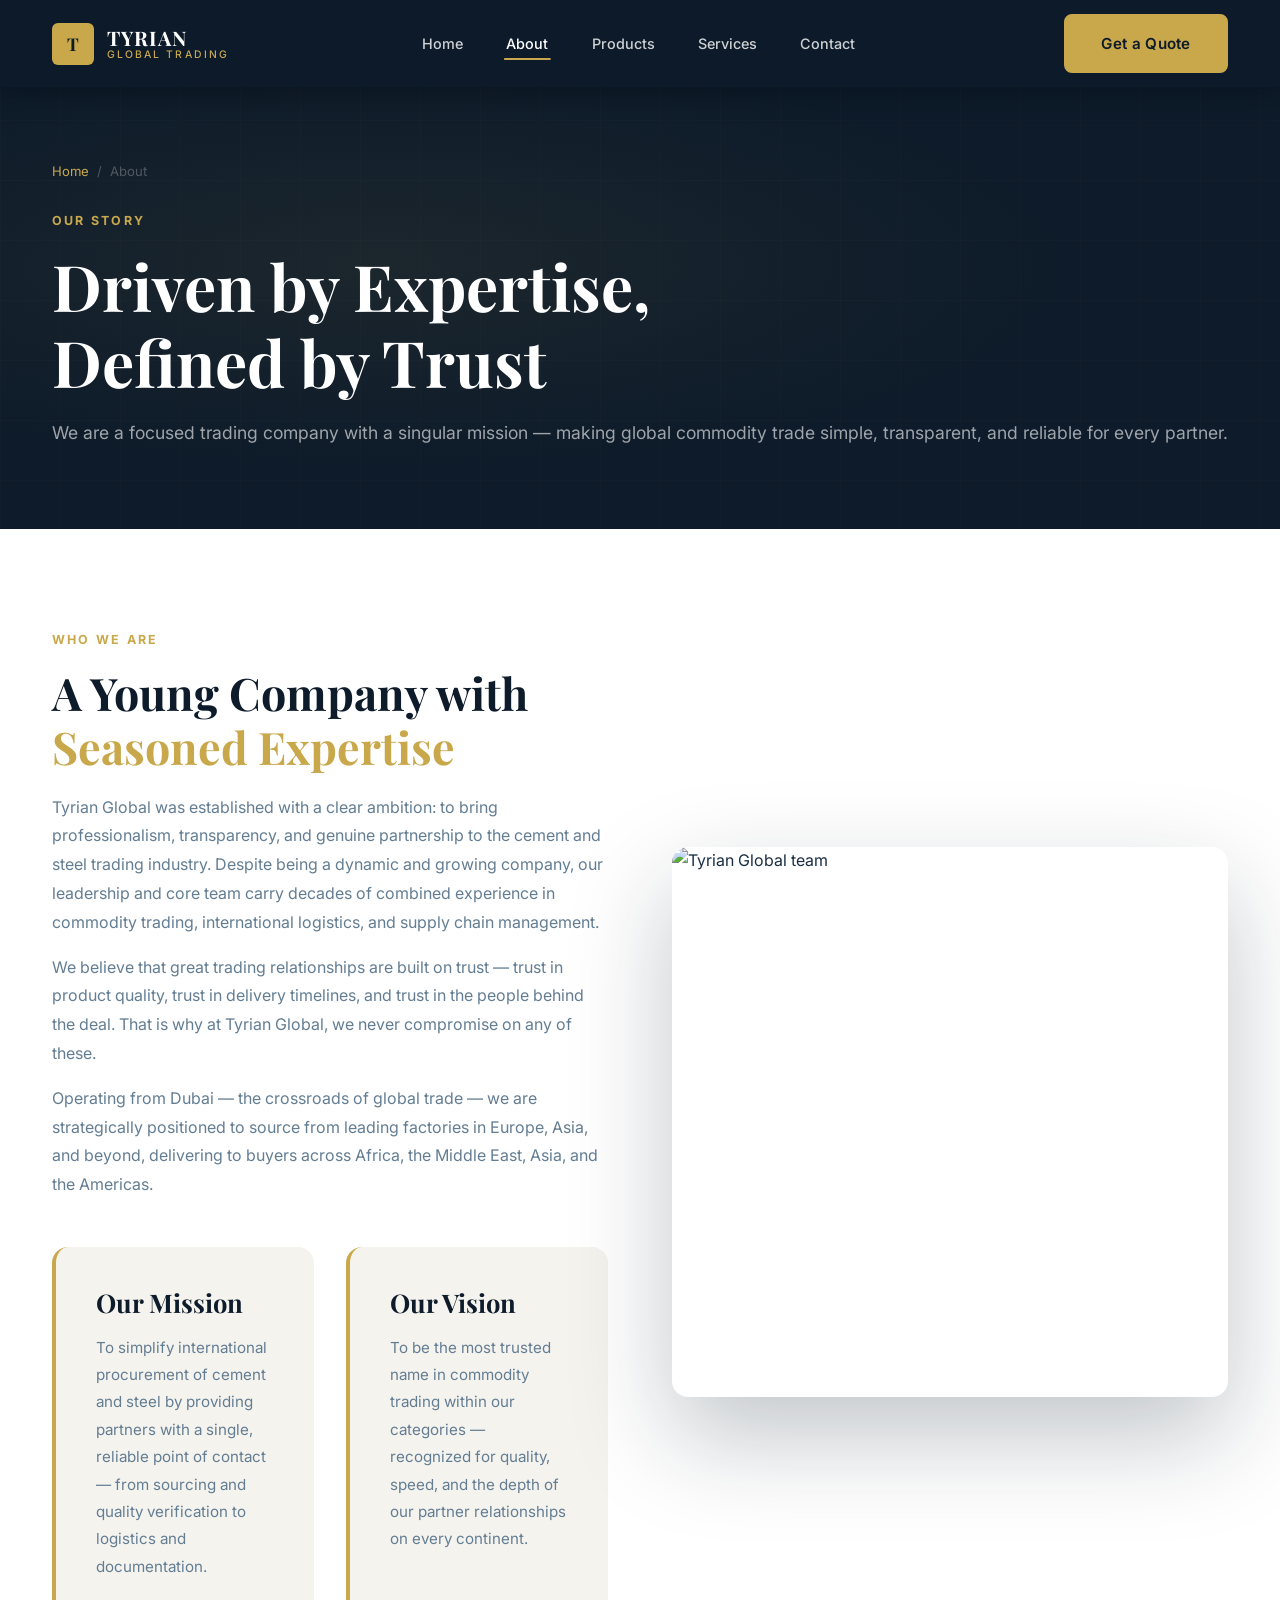
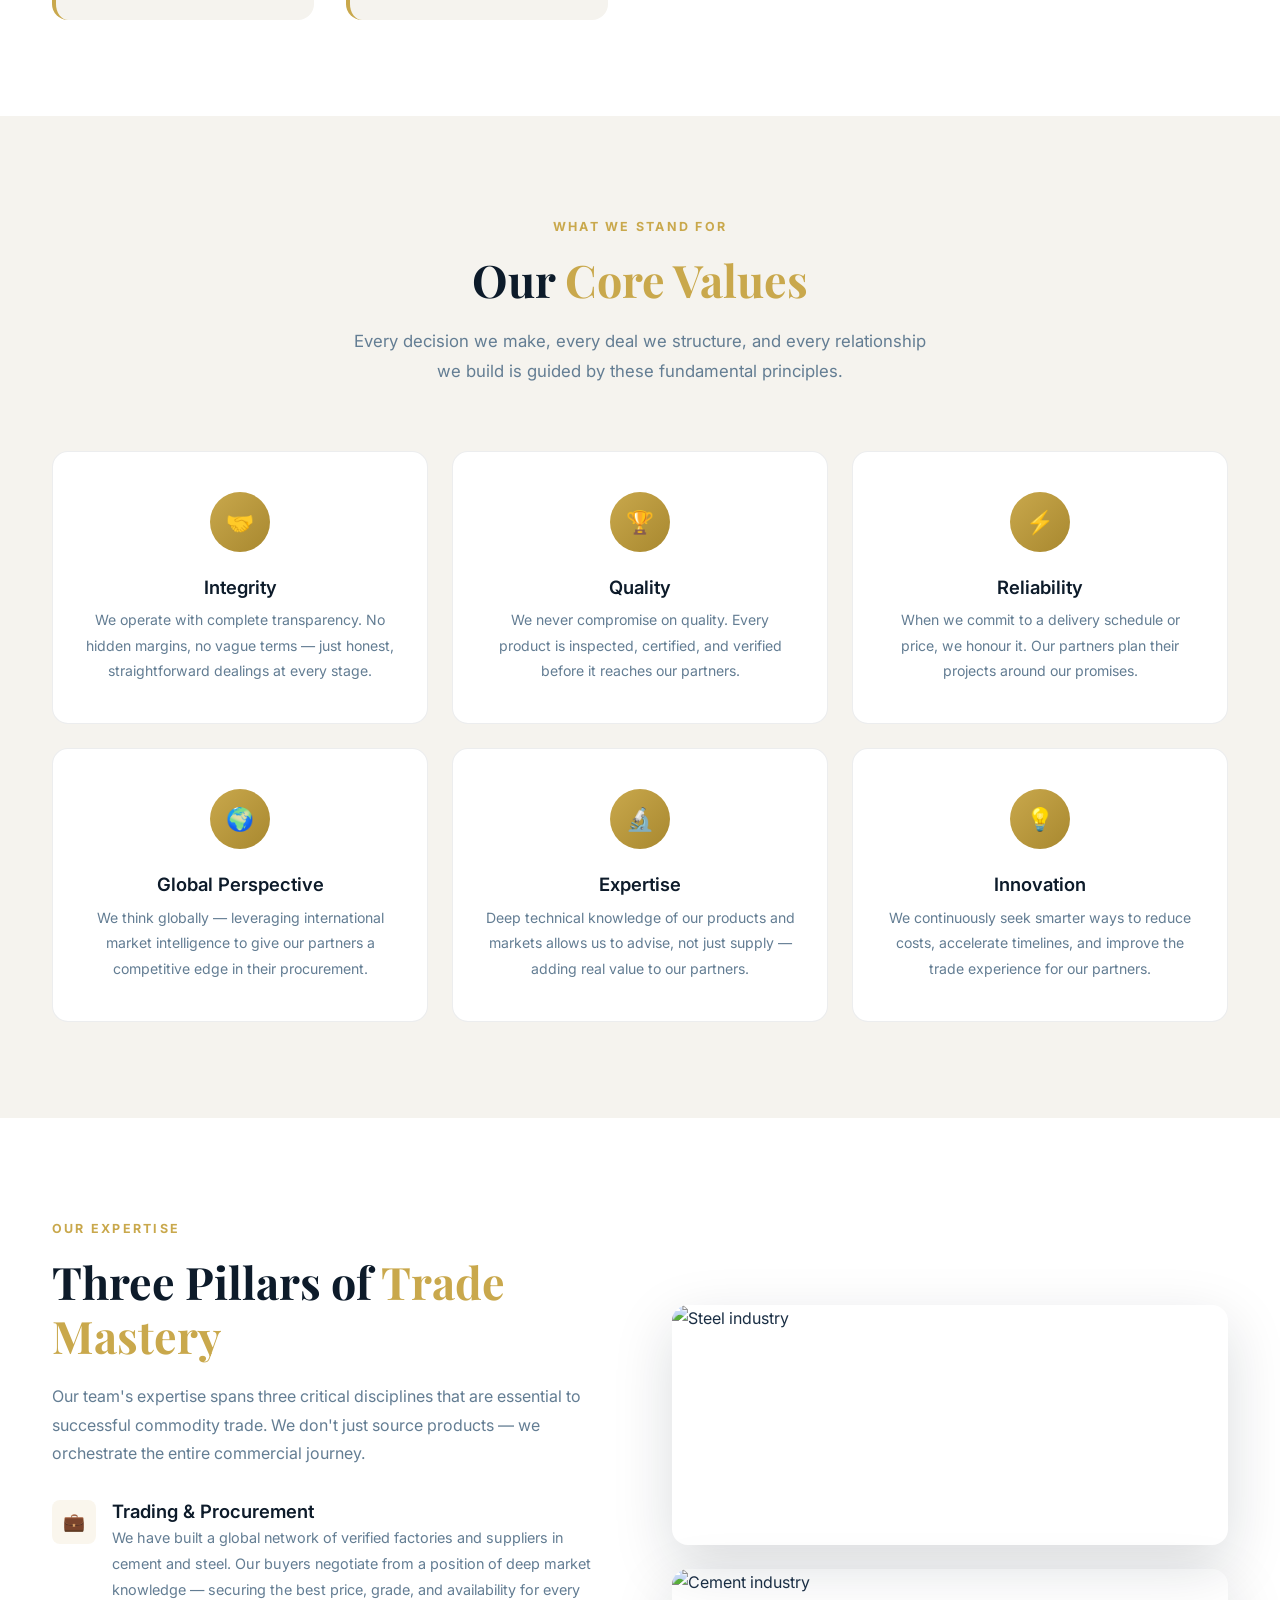
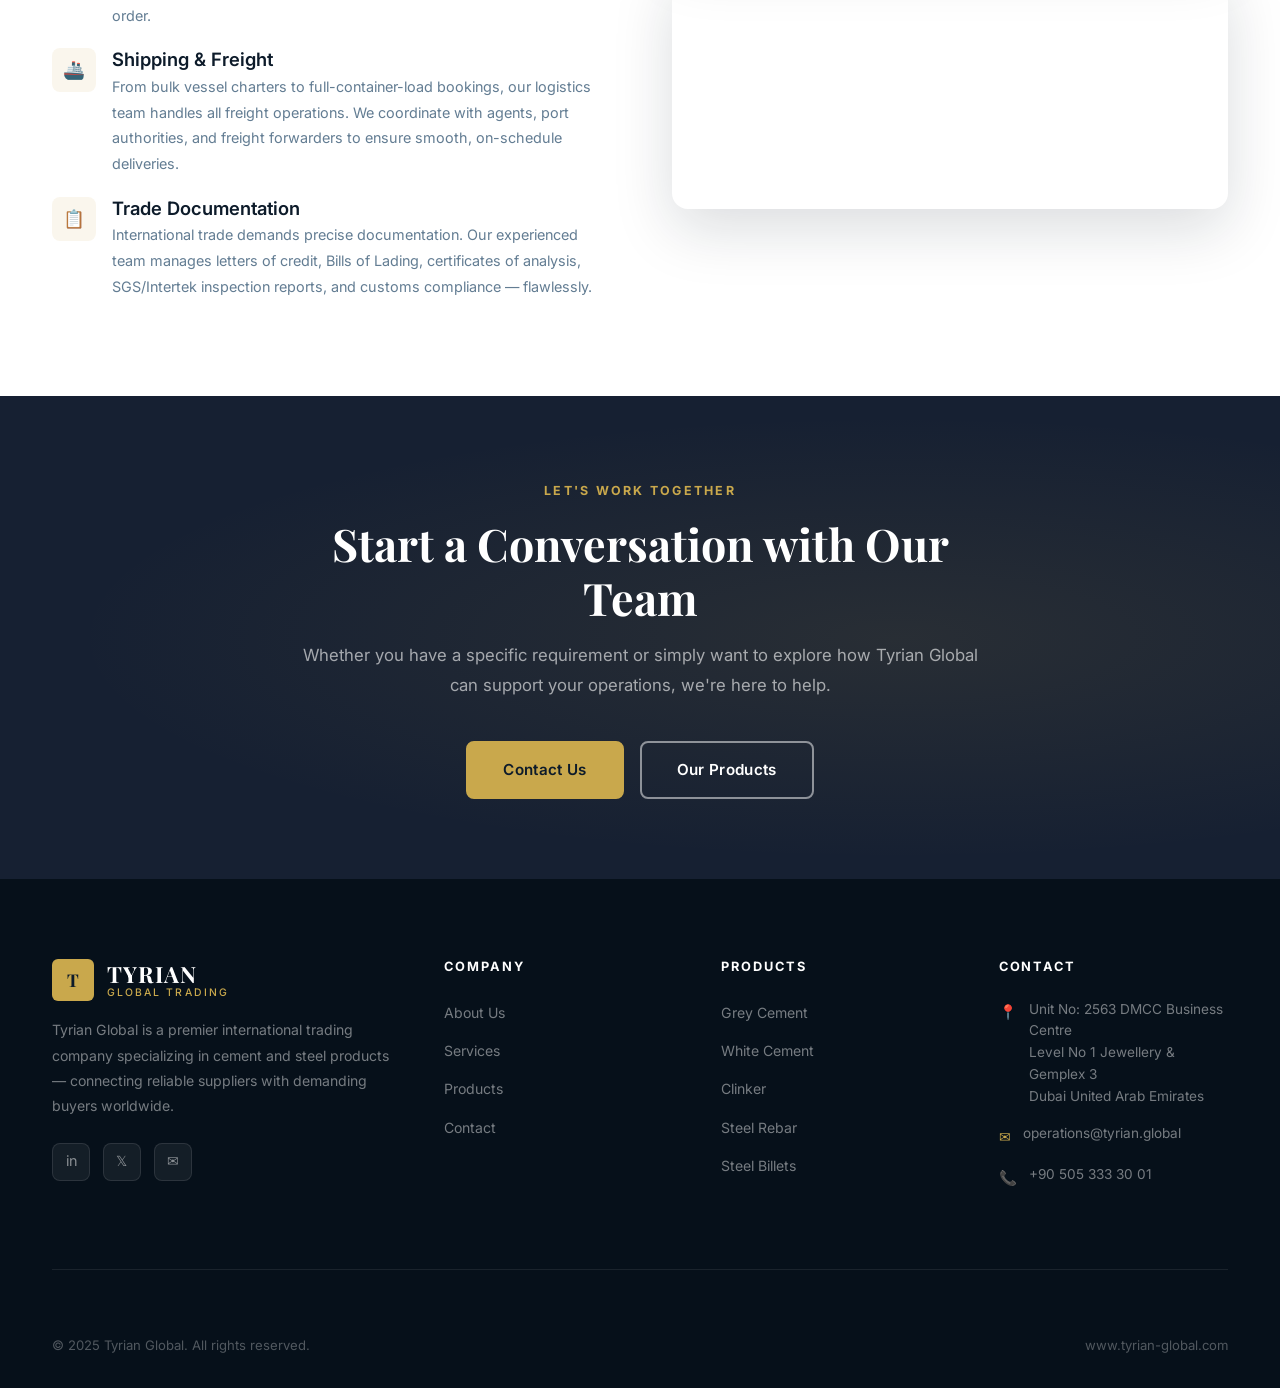
==== commit 409325c6: "Update contact info, remove fake stats, fix broken product images - Remove hero stats (50+ countries" ====
--- a/tyrian-website/about.html
+++ b/tyrian-website/about.html
@@ -85,30 +85,6 @@
     </div>
   </section>
 
-  <!-- ===== STATS ===== -->
-  <div class="stats-section">
-    <div class="container">
-      <div class="stats-grid">
-        <div class="stat-item">
-          <div class="stat-num"><span class="counter" data-target="50">0</span><span class="stat-suffix">+</span></div>
-          <div class="stat-label">Countries Reached</div>
-        </div>
-        <div class="stat-item">
-          <div class="stat-num"><span class="counter" data-target="200">0</span><span class="stat-suffix">+</span></div>
-          <div class="stat-label">Active Partners</div>
-        </div>
-        <div class="stat-item">
-          <div class="stat-num"><span class="counter" data-target="2">0</span><span class="stat-suffix">M+</span></div>
-          <div class="stat-label">Tonnes Traded</div>
-        </div>
-        <div class="stat-item">
-          <div class="stat-num"><span class="counter" data-target="15">0</span><span class="stat-suffix">+</span></div>
-          <div class="stat-label">Years Experience</div>
-        </div>
-      </div>
-    </div>
-  </div>
-
   <!-- ===== CORE VALUES ===== -->
   <section style="background: var(--light);">
     <div class="container">
@@ -253,15 +229,15 @@
           <h5>Contact</h5>
           <div class="footer-contact-item">
             <span class="icon">📍</span>
-            <span>Tyrian Global<br/>Dubai, United Arab Emirates</span>
+            <span>Unit No: 2563 DMCC Business Centre<br/>Level No 1 Jewellery &amp; Gemplex 3<br/>Dubai United Arab Emirates</span>
           </div>
           <div class="footer-contact-item">
             <span class="icon">✉</span>
-            <span><a href="mailto:info@tyrian-global.com">info@tyrian-global.com</a></span>
+            <span><a href="mailto:operations@tyrian.global">operations@tyrian.global</a></span>
           </div>
           <div class="footer-contact-item">
             <span class="icon">📞</span>
-            <span><a href="tel:+905000000000">+90 500 000 00 00</a></span>
+            <span><a href="tel:+905053333001">+90 505 333 30 01</a></span>
           </div>
         </div>
       </div>
